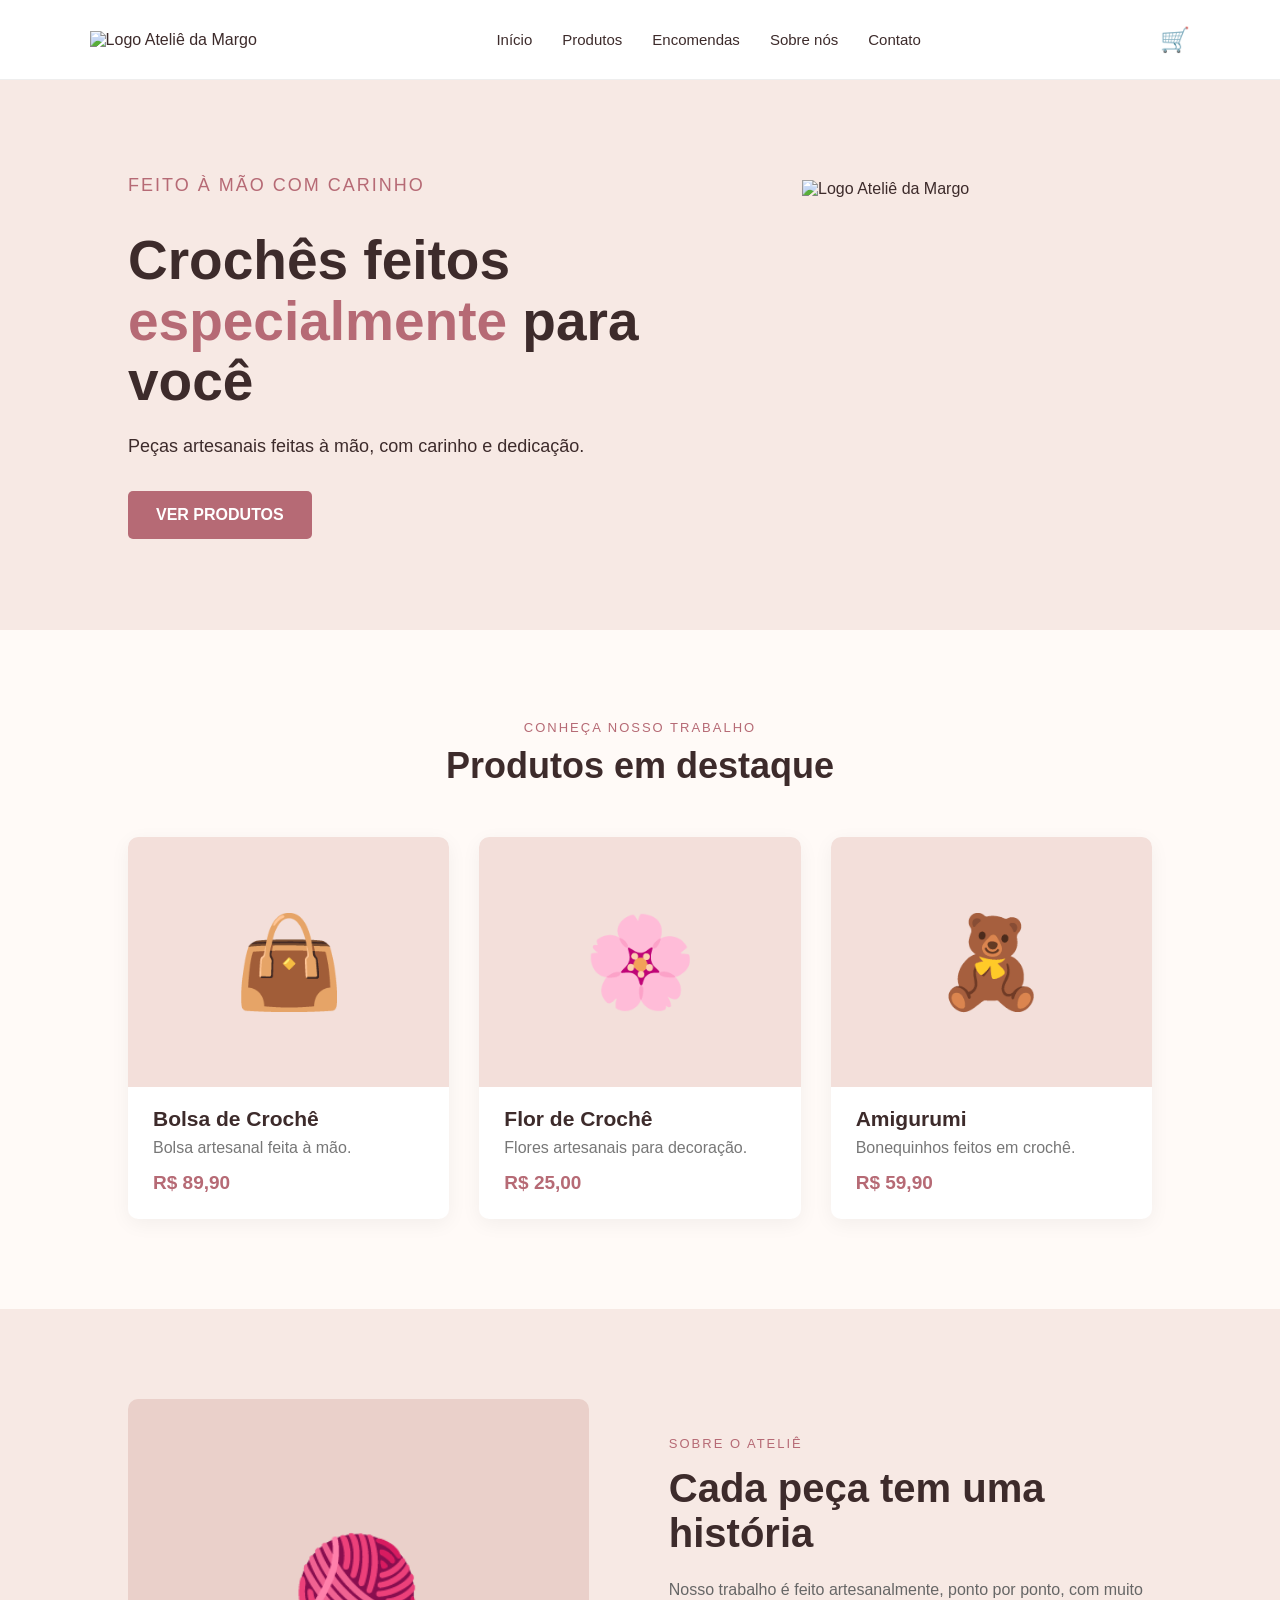
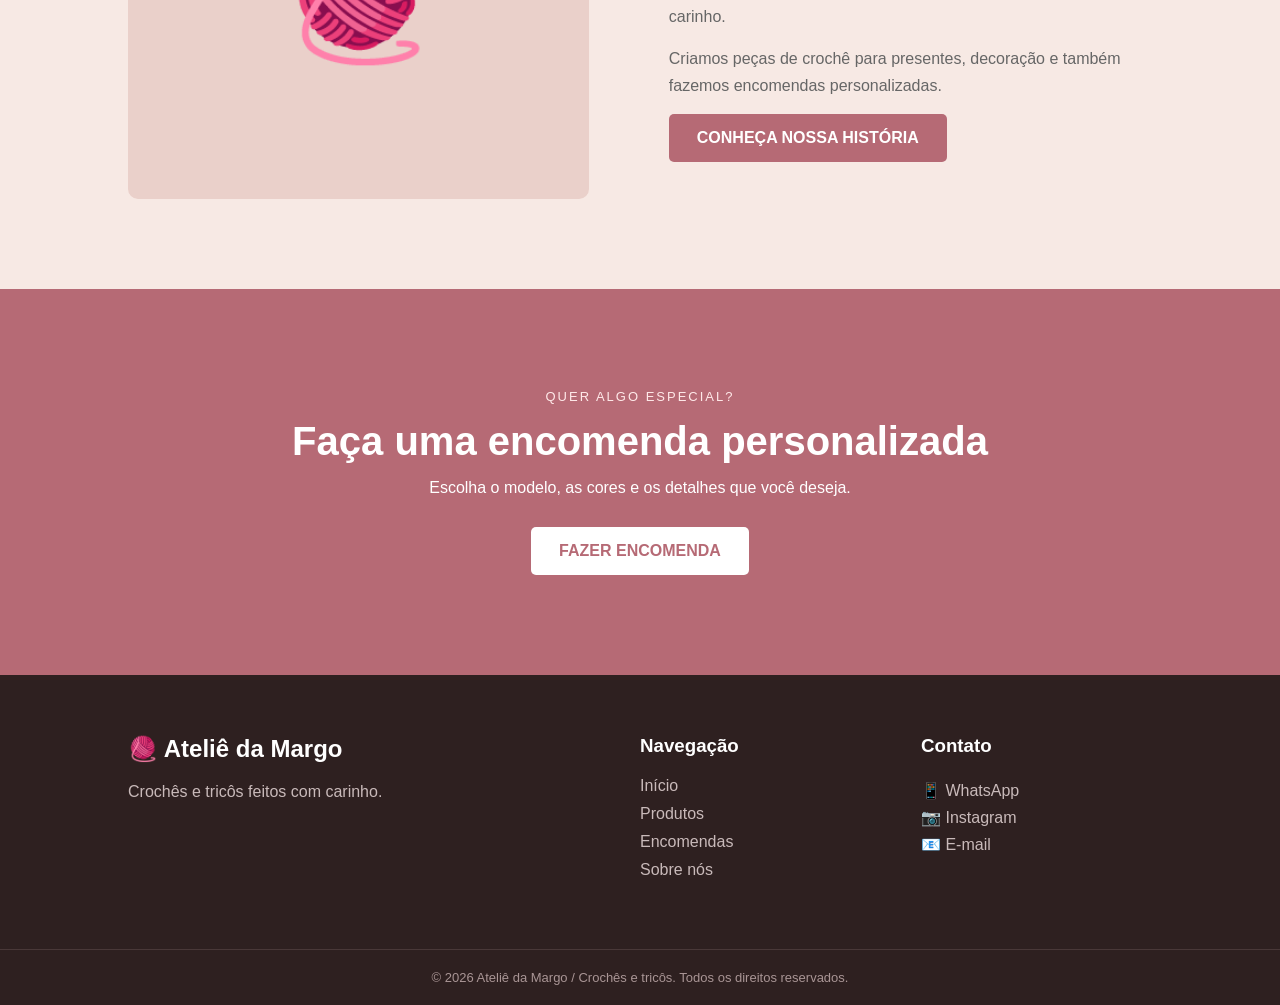
==== index.html @ 92b32fc3 "Nome Index" ====
<!DOCTYPE html>
<html lang="pt-BR">

<head>
    <meta charset="UTF-8">
    <meta name="viewport" content="width=device-width, initial-scale=1.0">

    <title>Ateliê da Margo | Crochês e tricôs</title>

    <link rel="stylesheet" href="css/e-commercy.css">
</head>

<body>
    <header>
        <div class="logo">
            <img src="img/atelie_da_margo.png" alt="Logo Ateliê da Margo">
        </div>

        <nav>
            <ul>
                <li><a href="index.html">Início</a></li>
                <li><a href="#">Produtos</a></li>
                <li><a href="#">Encomendas</a></li>
                <li><a href="#">Sobre nós</a></li>
                <li><a href="#">Contato</a></li>
            </ul>
        </nav>

        <div class="carrinho">🛒</div>
    </header>

    <main>
        <section class="hero">
            <div class="hero-texto">
                <p class="subtitulo">FEITO À MÃO COM CARINHO</p>

                <h2>
                    Crochês feitos
                    <span>especialmente</span>
                    para você
                </h2>

                <p>
                    Peças artesanais feitas à mão,
                    com carinho e dedicação.
                </p>

                <a href="#" class="botao">VER PRODUTOS</a>
            </div>

            <div class="hero-imagem">
                <img src="img/atelie_da_margo.png" alt="Logo Ateliê da Margo">
            </div>
        </section>

        <section class="destaques">
            <div class="titulo-secao">
                <p>CONHEÇA NOSSO TRABALHO</p>
                <h2>Produtos em destaque</h2>
            </div>

            <div class="produtos">
                <article class="produto">
                    <div class="produto-imagem">👜</div>
                    <h3>Bolsa de Crochê</h3>
                    <p>Bolsa artesanal feita à mão.</p>
                    <strong>R$ 89,90</strong>
                </article>

                <article class="produto">
                    <div class="produto-imagem">🌸</div>
                    <h3>Flor de Crochê</h3>
                    <p>Flores artesanais para decoração.</p>
                    <strong>R$ 25,00</strong>
                </article>

                <article class="produto">
                    <div class="produto-imagem">🧸</div>
                    <h3>Amigurumi</h3>
                    <p>Bonequinhos feitos em crochê.</p>
                    <strong>R$ 59,90</strong>
                </article>
            </div>
        </section>

        <section class="sobre">
            <div class="sobre-imagem">🧶</div>

            <div class="sobre-texto">
                <p class="subtitulo">SOBRE O ATELIÊ</p>

                <h2>Cada peça tem uma história</h2>

                <p>
                    Nosso trabalho é feito artesanalmente,
                    ponto por ponto, com muito carinho.
                </p>

                <p>
                    Criamos peças de crochê para presentes,
                    decoração e também fazemos encomendas
                    personalizadas.
                </p>

                <a href="#" class="botao">CONHEÇA NOSSA HISTÓRIA</a>
            </div>
        </section>

        <section class="encomenda">
            <div>
                <p class="subtitulo">QUER ALGO ESPECIAL?</p>

                <h2>Faça uma encomenda personalizada</h2>

                <p>
                    Escolha o modelo, as cores e os detalhes
                    que você deseja.
                </p>

                <a href="#" class="botao">FAZER ENCOMENDA</a>
            </div>
        </section>
    </main>

    <footer>
        <div class="footer-conteudo">
            <div>
                <h2>🧶 Ateliê da Margo</h2>
                <p>Crochês e tricôs feitos com carinho.</p>
            </div>

            <div>
                <h3>Navegação</h3>
                <a href="#">Início</a>
                <a href="#">Produtos</a>
                <a href="#">Encomendas</a>
                <a href="#">Sobre nós</a>
            </div>

            <div>
                <h3>Contato</h3>
                <p>📱 WhatsApp</p>
                <p>📷 Instagram</p>
                <p>📧 E-mail</p>
            </div>
        </div>

        <div class="copyright">
            <p>© 2026 Ateliê da Margo / Crochês e tricôs. Todos os direitos reservados.</p>
        </div>
    </footer>

    <script src="js/script.js"></script>
</body>
</html>
---- css/e-commercy.css ----
* {
    margin: 0;
    padding: 0;
    box-sizing: border-box;
}

body {
    font-family: Arial, sans-serif;
    color: #3d2b2b;
    background-color: #fffaf7;
}

a {
    text-decoration: none;
    color: inherit;
}

header {
    width: 100%;
    height: 80px;
    display: flex;
    align-items: center;
    justify-content: space-between;
    padding: 0 7%;
    background-color: white;
    border-bottom: 1px solid #eee;
}

.logo img {
    width: 80px;
    height: 90px;
    object-fit: contain;
}

nav ul {
    display: flex;
    gap: 30px;
    list-style: none;
}

nav a {
    font-size: 15px;
    transition: 0.3s;
}

nav a:hover {
    color: #b66a75;
}

.carrinho {
    font-size: 24px;
    cursor: pointer;
}

.hero {
    min-height: 550px;
    display: flex;
    align-items: center;
    justify-content: space-between;
    padding: 70px 10%;
    background-color: #f7e9e4;
}

.hero-texto {
    max-width: 550px;
}

.subtitulo {
    font-size: 13px;
    letter-spacing: 2px;
    color: #b66a75;
    margin-bottom: 15px;
}

.hero h2 {
    font-size: 55px;
    line-height: 1.1;
    margin-bottom: 20px;
}

.hero h2 span {
    color: #b66a75;
}

.hero p {
    font-size: 18px;
    line-height: 1.6;
    margin-bottom: 30px;
}

.botao {
    display: inline-block;
    padding: 15px 28px;
    background-color: #b66a75;
    color: white;
    border-radius: 5px;
    font-weight: bold;
    transition: 0.3s;
}

.botao:hover {
    background-color: #8f4f59;
}

.hero-imagem {
    width: 350px;
    height: 350px;
    display: flex;
    align-items: center;
    justify-content: center;
}

.hero-imagem img {
    width: 100%;
    height: 100%;
    object-fit: contain;
}

.destaques {
    padding: 90px 10%;
}

.titulo-secao {
    text-align: center;
    margin-bottom: 50px;
}

.titulo-secao p {
    color: #b66a75;
    font-size: 13px;
    letter-spacing: 2px;
}

.titulo-secao h2 {
    font-size: 36px;
    margin-top: 10px;
}

.produtos {
    display: grid;
    grid-template-columns: repeat(3, 1fr);
    gap: 30px;
}

.produto {
    background-color: white;
    padding-bottom: 25px;
    border-radius: 10px;
    overflow: hidden;
    box-shadow: 0 5px 20px rgba(0,0,0,0.05);
    transition: 0.3s;
}

.produto:hover {
    transform: translateY(-5px);
}

.produto-imagem {
    height: 250px;
    display: flex;
    align-items: center;
    justify-content: center;
    background-color: #f3dfda;
    font-size: 90px;
}

.produto h3,
.produto p,
.produto strong {
    margin-left: 25px;
    margin-right: 25px;
}

.produto h3 {
    margin-top: 20px;
    font-size: 21px;
}

.produto p {
    margin-top: 8px;
    margin-bottom: 15px;
    color: #777;
}

.produto strong {
    color: #b66a75;
    font-size: 19px;
}

.sobre {
    padding: 90px 10%;
    display: flex;
    align-items: center;
    gap: 80px;
    background-color: #f7e9e4;
}

.sobre-imagem {
    width: 45%;
    height: 400px;
    display: flex;
    align-items: center;
    justify-content: center;
    background-color: #ead0ca;
    border-radius: 10px;
    font-size: 120px;
}

.sobre-texto {
    flex: 1;
}

.sobre-texto h2 {
    font-size: 40px;
    margin-bottom: 20px;
}

.sobre-texto p:not(.subtitulo) {
    color: #666;
    line-height: 1.7;
    margin-bottom: 15px;
}

.encomenda {
    padding: 100px 10%;
    text-align: center;
    background-color: #b66a75;
    color: white;
}

.encomenda .subtitulo {
    color: #ffe9e9;
}

.encomenda h2 {
    font-size: 40px;
    margin-bottom: 15px;
}

.encomenda p:not(.subtitulo) {
    margin-bottom: 30px;
}

.encomenda .botao {
    background-color: white;
    color: #b66a75;
}

footer {
    background-color: #2e2020;
    color: white;
}

.footer-conteudo {
    padding: 60px 10%;
    display: grid;
    grid-template-columns: 2fr 1fr 1fr;
    gap: 50px;
}

.footer-conteudo h2 {
    margin-bottom: 15px;
}

.footer-conteudo h3 {
    margin-bottom: 20px;
}

.footer-conteudo p {
    color: #c9baba;
    line-height: 1.7;
}

.footer-conteudo a {
    display: block;
    color: #c9baba;
    margin-bottom: 10px;
}

.footer-conteudo a:hover {
    color: white;
}

.copyright {
    padding: 20px 10%;
    border-top: 1px solid #493838;
    text-align: center;
}

.copyright p {
    color: #a99595;
    font-size: 13px;
}

@media (max-width: 800px) {
    header {
        height: auto;
        padding: 20px;
        flex-wrap: wrap;
        gap: 20px;
    }

    nav {
        order: 3;
        width: 100%;
    }

    nav ul {
        justify-content: center;
        gap: 15px;
        flex-wrap: wrap;
    }

    .hero {
        flex-direction: column;
        text-align: center;
        gap: 50px;
        padding: 60px 20px;
    }

    .hero h2 {
        font-size: 40px;
    }

    .hero-imagem {
        width: 250px;
        height: 250px;
    }

    .produtos {
        grid-template-columns: 1fr;
    }

    .sobre {
        flex-direction: column;
        padding: 60px 20px;
        gap: 40px;
    }

    .sobre-imagem {
        width: 100%;
        height: 300px;
    }

    .sobre-texto {
        text-align: center;
    }

    .footer-conteudo {
        grid-template-columns: 1fr;
        text-align: center;
    }
}
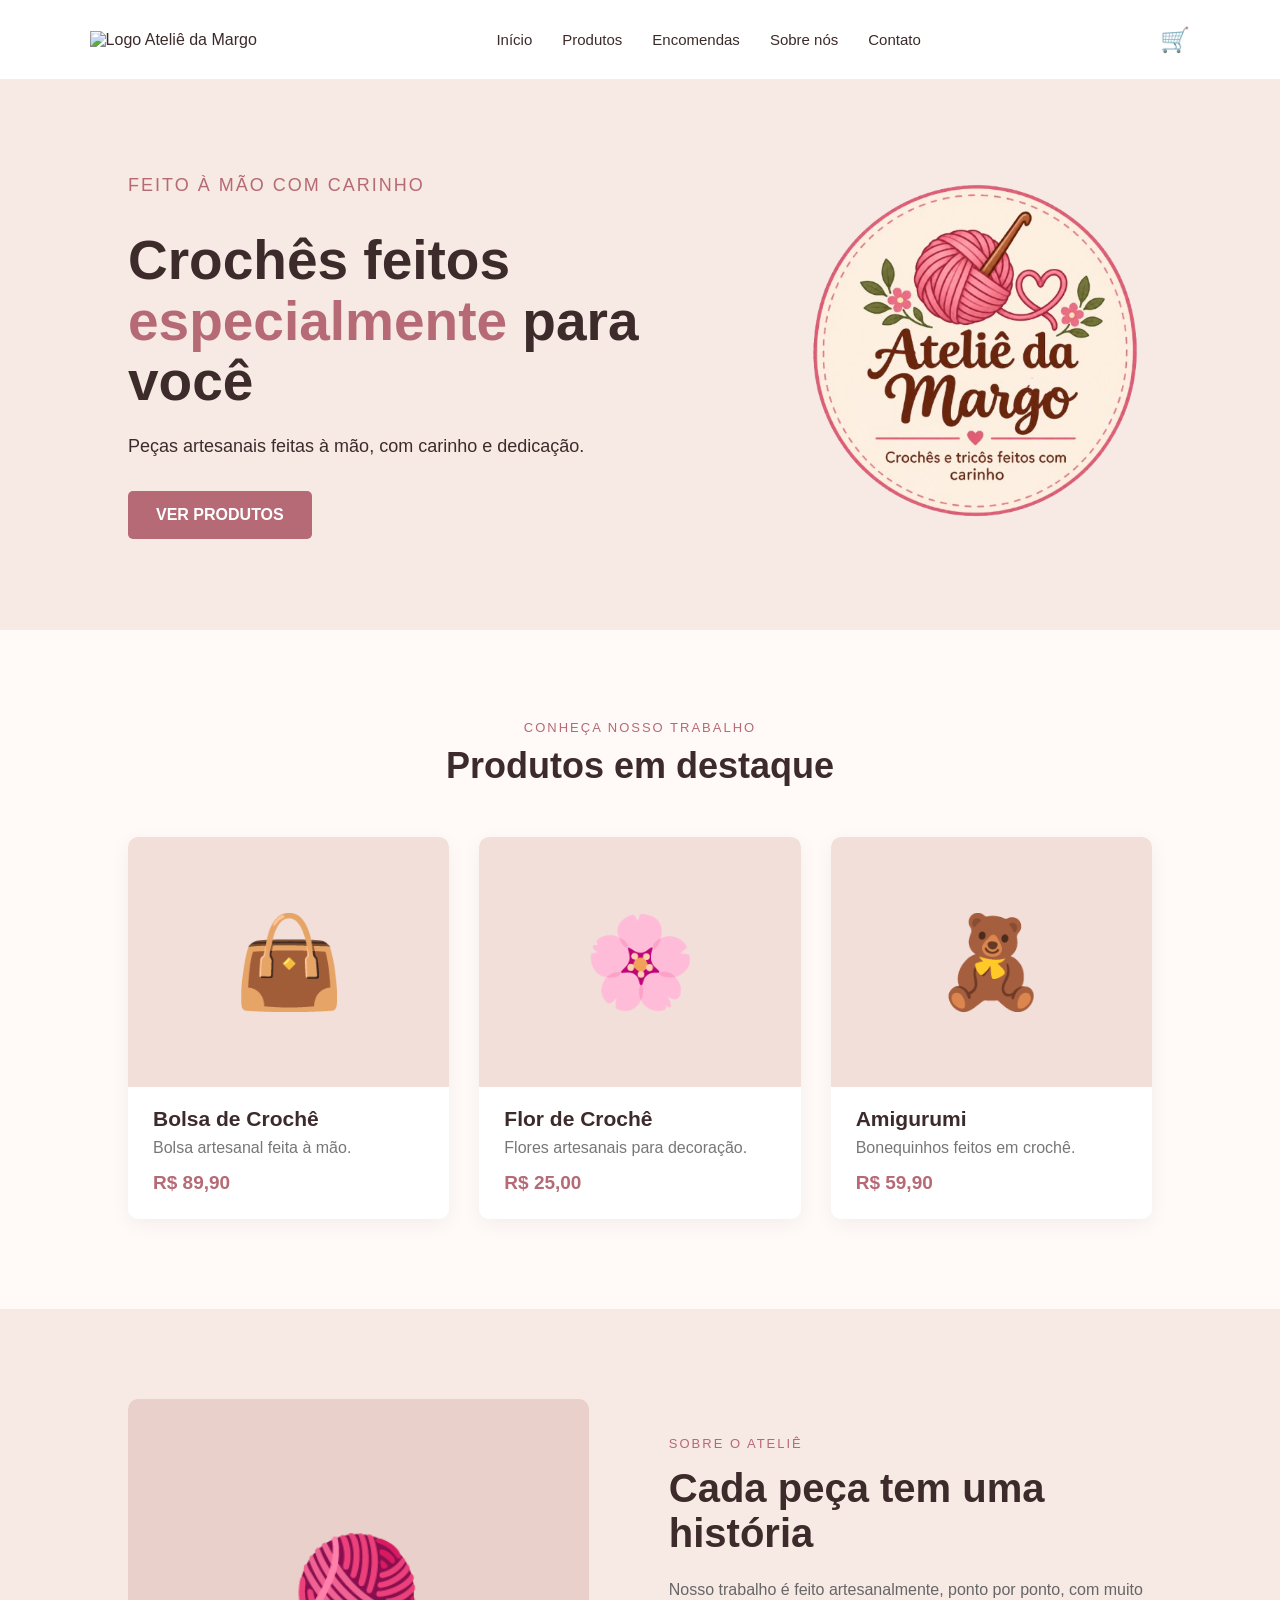
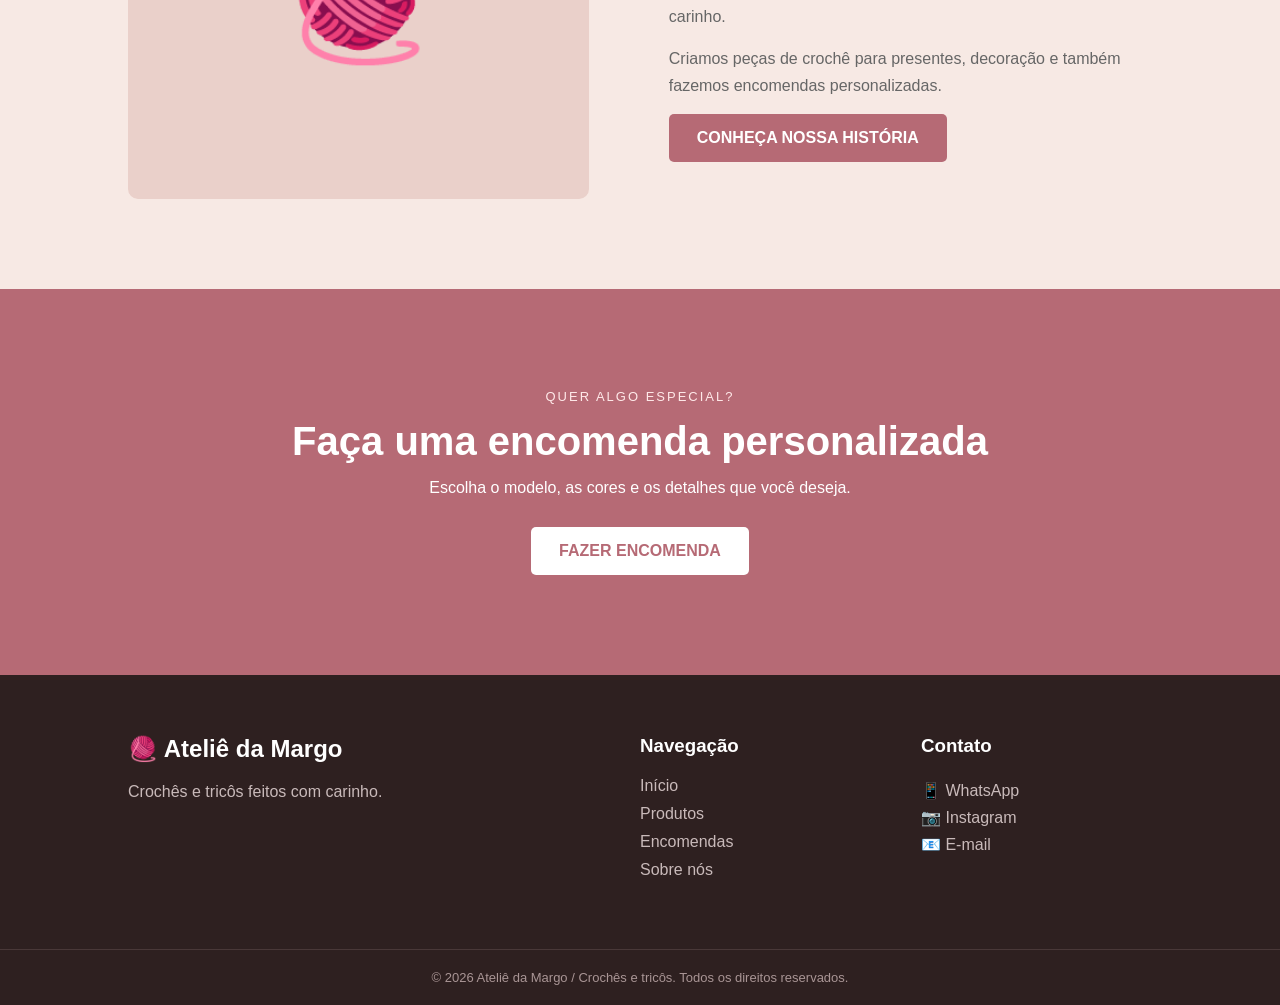
==== commit 1732ae2b: "Nome Index1" ====
--- a/index.html
+++ b/index.html
@@ -49,7 +49,7 @@
             </div>
 
             <div class="hero-imagem">
-                <img src="img/atelie_da_margo.png" alt="Logo Ateliê da Margo">
+                <img src="img/atelie_da_margo-removebg-preview.png" alt="Logo Ateliê da Margo">
             </div>
         </section>
 
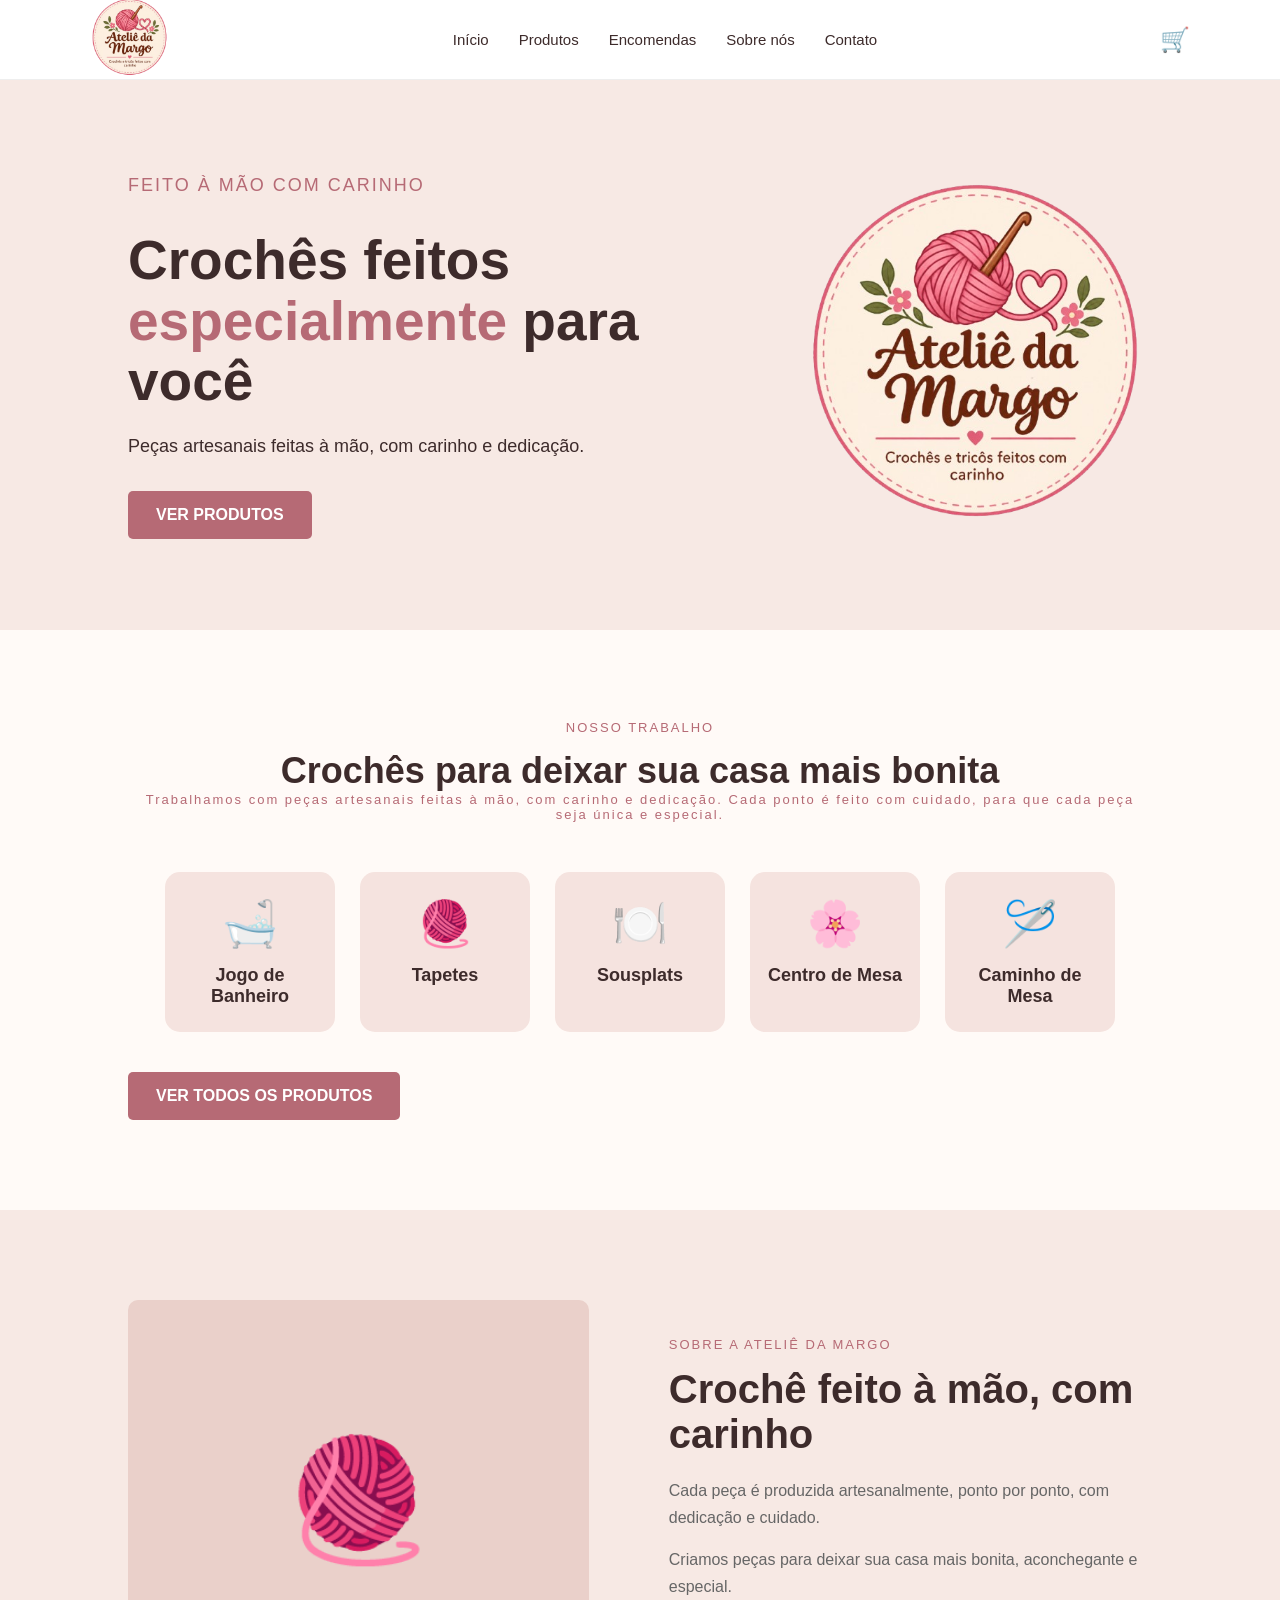
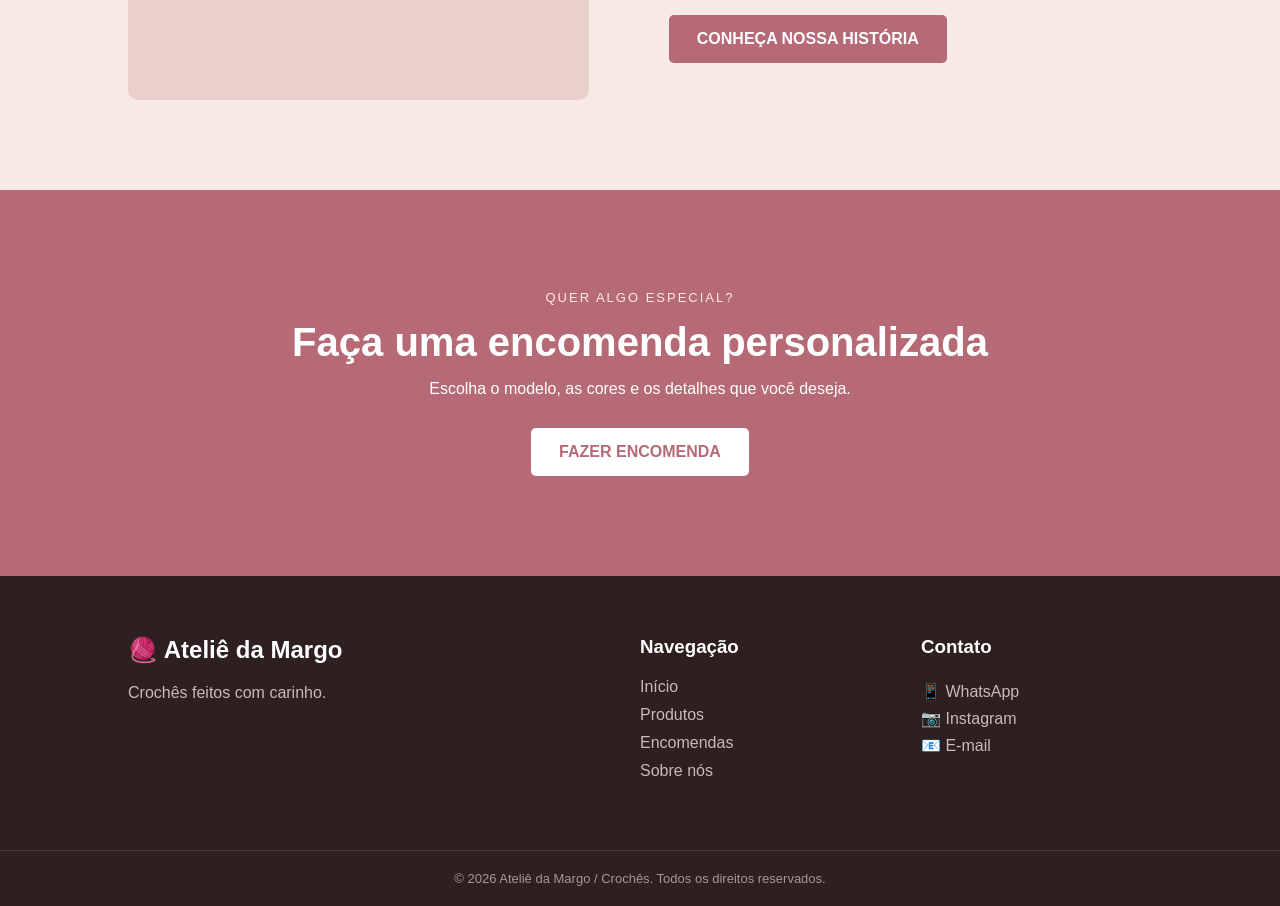
==== commit 542d7d42: "atualização" ====
--- a/index.html
+++ b/index.html
@@ -13,13 +13,13 @@
 <body>
     <header>
         <div class="logo">
-            <img src="img/atelie_da_margo.png" alt="Logo Ateliê da Margo">
+            <img src="img/atelie_da_margo-removebg-preview.png" alt="Logo Ateliê da Margo">
         </div>
 
         <nav>
             <ul>
                 <li><a href="index.html">Início</a></li>
-                <li><a href="#">Produtos</a></li>
+                <li><a href="produtos.html">Produtos</a></li>
                 <li><a href="#">Encomendas</a></li>
                 <li><a href="#">Sobre nós</a></li>
                 <li><a href="#">Contato</a></li>
@@ -53,58 +53,93 @@
             </div>
         </section>
 
-        <section class="destaques">
-            <div class="titulo-secao">
-                <p>CONHEÇA NOSSO TRABALHO</p>
-                <h2>Produtos em destaque</h2>
-            </div>
+<section class="destaques">
 
-            <div class="produtos">
-                <article class="produto">
-                    <div class="produto-imagem">👜</div>
-                    <h3>Bolsa de Crochê</h3>
-                    <p>Bolsa artesanal feita à mão.</p>
-                    <strong>R$ 89,90</strong>
-                </article>
+    <div class="titulo-secao">
 
-                <article class="produto">
-                    <div class="produto-imagem">🌸</div>
-                    <h3>Flor de Crochê</h3>
-                    <p>Flores artesanais para decoração.</p>
-                    <strong>R$ 25,00</strong>
-                </article>
+        <p class="subtitulo">
+            NOSSO TRABALHO
+        </p>
 
-                <article class="produto">
-                    <div class="produto-imagem">🧸</div>
-                    <h3>Amigurumi</h3>
-                    <p>Bonequinhos feitos em crochê.</p>
-                    <strong>R$ 59,90</strong>
-                </article>
-            </div>
-        </section>
+        <h2>
+            Crochês para deixar sua casa mais bonita
+        </h2>
 
+        <p class="descricao">
+            Trabalhamos com peças artesanais feitas à mão, com carinho e dedicação. Cada ponto é feito com cuidado, para que cada peça seja única e especial.
+        </p>
+
+    </div>
+
+
+    <div class="categorias">
+
+        <div class="categoria">
+            <span>🛁</span>
+            <h3>Jogo de Banheiro</h3>
+        </div>
+
+        <div class="categoria">
+            <span>🧶</span>
+            <h3>Tapetes</h3>
+        </div>
+
+        <div class="categoria">
+            <span>🍽️</span>
+            <h3>Sousplats</h3>
+        </div>
+
+        <div class="categoria">
+            <span>🌸</span>
+            <h3>Centro de Mesa</h3>
+        </div>
+
+        <div class="categoria">
+            <span>🪡</span>
+            <h3>Caminho de Mesa</h3>
+        </div>
+
+    </div>
+
+
+    <a href="produtos.html" class="botao">
+        VER TODOS OS PRODUTOS
+    </a>
+
+</section>
         <section class="sobre">
-            <div class="sobre-imagem">🧶</div>
 
-            <div class="sobre-texto">
-                <p class="subtitulo">SOBRE O ATELIÊ</p>
+    <div class="sobre-imagem">
+        🧶
+    </div>
 
-                <h2>Cada peça tem uma história</h2>
+    <div class="sobre-texto">
 
-                <p>
-                    Nosso trabalho é feito artesanalmente,
-                    ponto por ponto, com muito carinho.
-                </p>
+        <p class="subtitulo">
+            SOBRE A ATELIÊ DA MARGO
+        </p>
 
-                <p>
-                    Criamos peças de crochê para presentes,
-                    decoração e também fazemos encomendas
-                    personalizadas.
-                </p>
+        <h2>
+            Crochê feito à mão, com carinho
+        </h2>
 
-                <a href="#" class="botao">CONHEÇA NOSSA HISTÓRIA</a>
-            </div>
-        </section>
+        <p>
+            Cada peça é produzida artesanalmente,
+            ponto por ponto, com dedicação e cuidado.
+        </p>
+
+        <p>
+            Criamos peças para deixar sua casa mais
+            bonita, aconchegante e especial.
+        </p>
+
+        <a href="#" class="botao">
+            CONHEÇA NOSSA HISTÓRIA
+        </a>
+
+    </div>
+
+</section>
 
         <section class="encomenda">
             <div>
@@ -126,13 +161,13 @@
         <div class="footer-conteudo">
             <div>
                 <h2>🧶 Ateliê da Margo</h2>
-                <p>Crochês e tricôs feitos com carinho.</p>
+                <p>Crochês feitos com carinho.</p>
             </div>
 
             <div>
                 <h3>Navegação</h3>
-                <a href="#">Início</a>
-                <a href="#">Produtos</a>
+                <a href="index.html">Início</a>
+                <a href="produtos.html">Produtos</a>
                 <a href="#">Encomendas</a>
                 <a href="#">Sobre nós</a>
             </div>
@@ -146,7 +181,7 @@
         </div>
 
         <div class="copyright">
-            <p>© 2026 Ateliê da Margo / Crochês e tricôs. Todos os direitos reservados.</p>
+            <p>© 2026 Ateliê da Margo / Crochês. Todos os direitos reservados.</p>
         </div>
     </footer>
 
--- a/css/e-commercy.css
+++ b/css/e-commercy.css
@@ -351,3 +351,89 @@
         text-align: center;
     }
 }
+.categorias {
+    display: flex;
+    justify-content: center;
+    gap: 25px;
+    margin: 50px 0 40px;
+    flex-wrap: wrap;
+}
+
+.categoria {
+    width: 170px;
+    padding: 25px 15px;
+    text-align: center;
+    background-color: #f5e3df;
+    border-radius: 15px;
+}
+
+.categoria span {
+    display: block;
+    font-size: 45px;
+    margin-bottom: 15px;
+}
+
+.categoria h3 {
+    margin: 0;
+    font-size: 18px;
+}
+
+.pagina-produtos {
+    text-align: center;
+    padding: 80px 20px;
+}
+
+.pagina-produtos h1 {
+    font-size: 42px;
+    margin: 15px 0
+}
+
+.categoria-produto {
+    display: flex;
+    align-items: center;
+    justify-content: space-between;
+    gap: 70px;
+
+    padding: 80px 10%;
+
+    background-color: #f8ebe7;
+}
+
+.categoria-produto:nth-child(even) {
+    background-color: #fffaf8;
+}
+
+.categoria-texto {
+    flex: 1;
+}
+
+.categoria-texto h2 {
+    font-size: 36px;
+    margin: 15px 0;
+}
+
+.categoria-texto p {
+    font-size: 17px;
+    line-height: 1.7;
+    margin-bottom: 20px;
+}
+
+.categoria-imagem {
+    flex: 1;
+    display: flex;
+    justify-content: center;
+}
+
+.categoria-imagem img {
+    width: 100%;
+    max-width: 450px;
+    height: 350px;
+
+    object-fit: cover;
+
+    border-radius: 20px;
+}
+
+.categoria-produto.invertido {
+    flex-direction: row-reverse;
+}
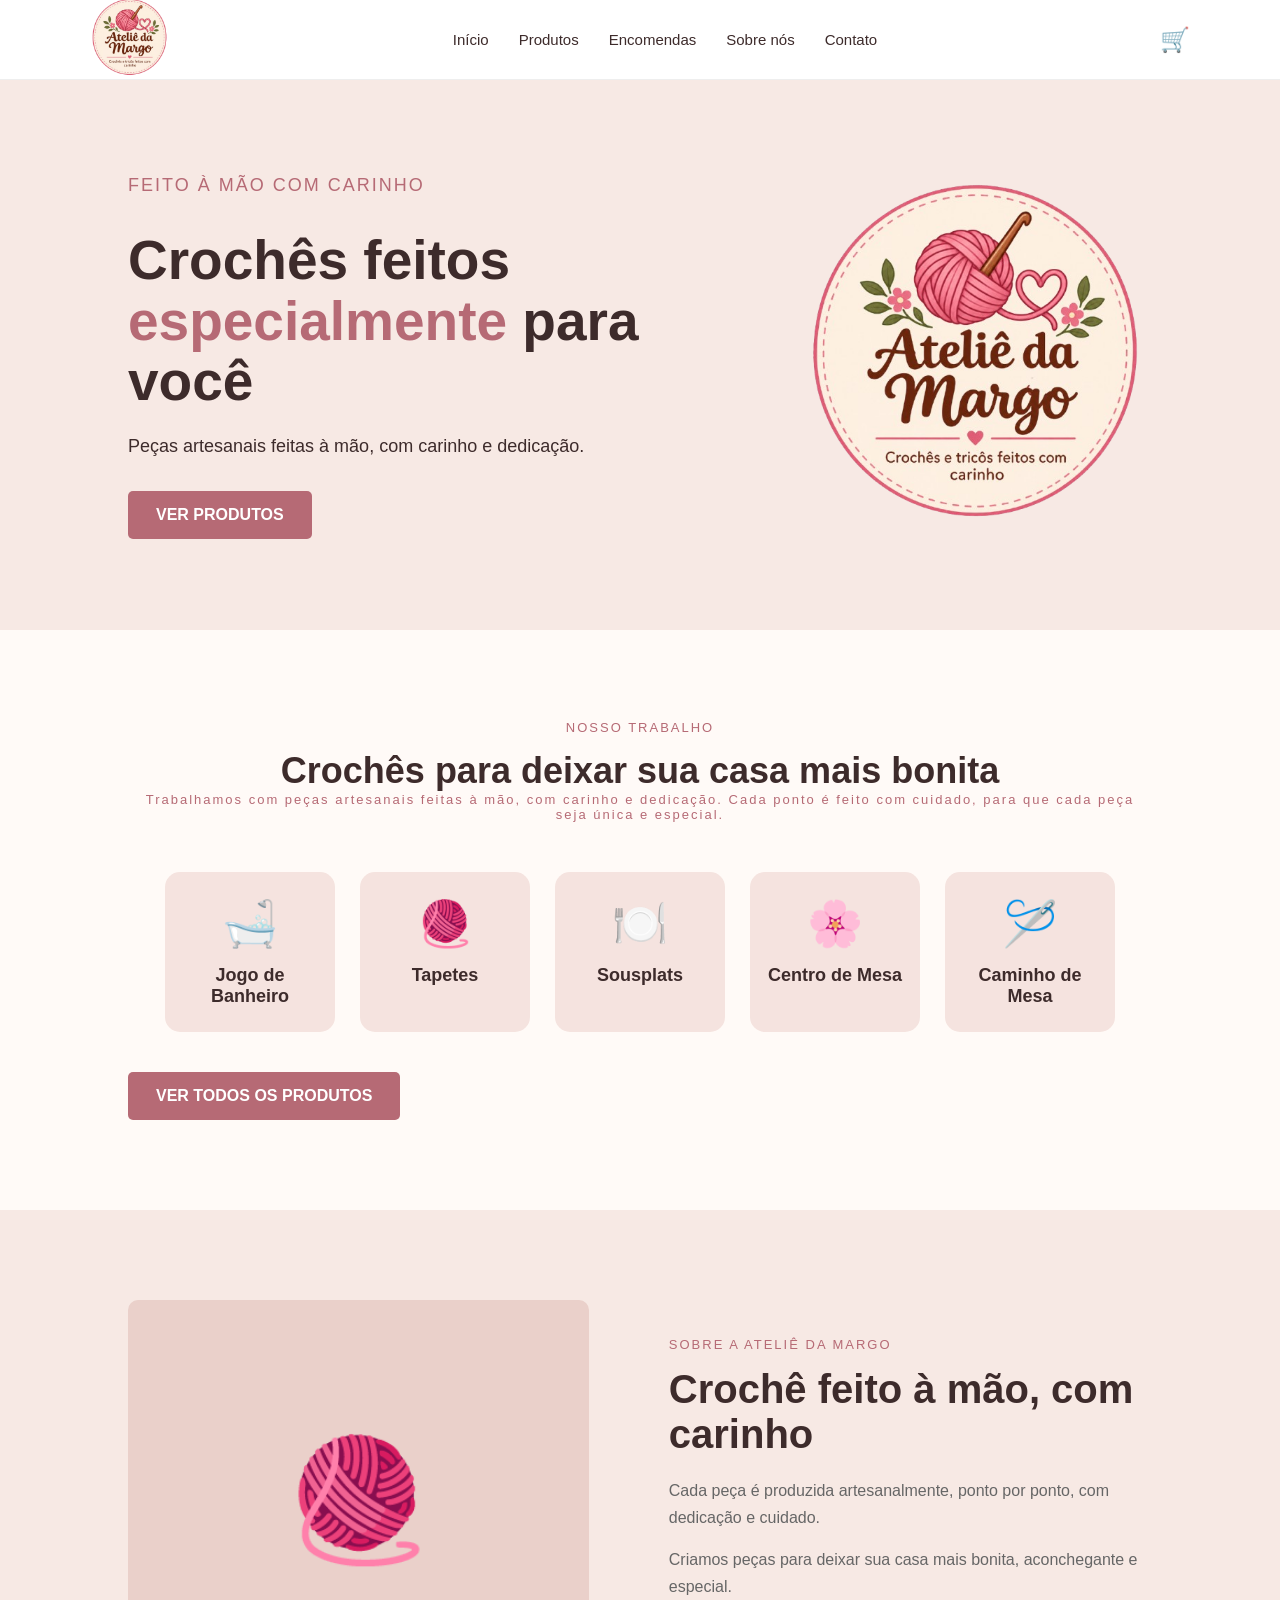
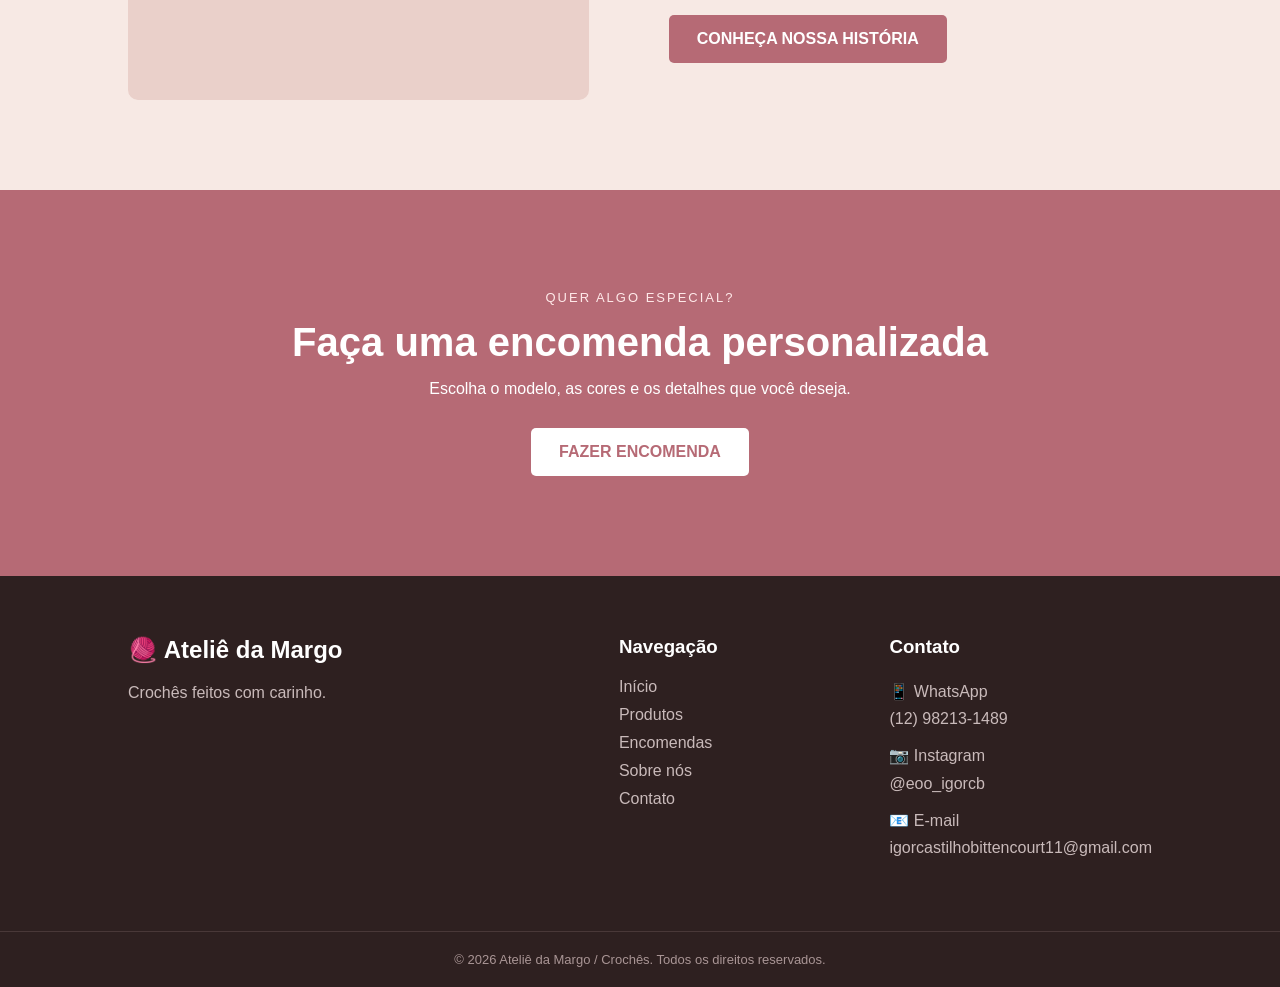
==== commit 23f3fa4b: "atualização 2" ====
--- a/index.html
+++ b/index.html
@@ -20,9 +20,9 @@
             <ul>
                 <li><a href="index.html">Início</a></li>
                 <li><a href="produtos.html">Produtos</a></li>
-                <li><a href="#">Encomendas</a></li>
-                <li><a href="#">Sobre nós</a></li>
-                <li><a href="#">Contato</a></li>
+                <li><a href="encomendas.html">Encomendas</a></li>
+                <li><a href="sobre.html">Sobre nós</a></li>
+                <li><a href="contatos.html">Contato</a></li>
             </ul>
         </nav>
 
@@ -152,7 +152,7 @@
                     que você deseja.
                 </p>
 
-                <a href="#" class="botao">FAZER ENCOMENDA</a>
+                <a href="encomendas.html" class="botao">FAZER ENCOMENDA</a>
             </div>
         </section>
     </main>
@@ -168,15 +168,16 @@
                 <h3>Navegação</h3>
                 <a href="index.html">Início</a>
                 <a href="produtos.html">Produtos</a>
-                <a href="#">Encomendas</a>
-                <a href="#">Sobre nós</a>
+                <a href="encomendas.html">Encomendas</a>
+                <a href="sobre.html">Sobre nós</a>
+                <a href="contatos.html">Contato</a>
             </div>
 
             <div>
-                <h3>Contato</h3>
-                <p>📱 WhatsApp</p>
-                <p>📷 Instagram</p>
-                <p>📧 E-mail</p>
+                <h3>Contato</a></h3>
+                <p>📱 WhatsApp<a href="https://wa.me/5512982131489" target="_blank" rel="noopener noreferrer">(12) 98213-1489</a></p>
+                <p>📷 Instagram<a href="https://instagram.com/eoo_igorcb" target="_blank" rel="noopener noreferrer">@eoo_igorcb</a></p>
+                <p>📧 E-mail<a href="mailto:igorcastilhobittencourt11@gmail.com?subject=Interesse%20em%20encomendas&body=Olá,%20tenho%20interesse%20em%20fazer%20uma%20encomenda." target="_blank" rel="noopener noreferrer">igorcastilhobittencourt11@gmail.com</a></p>
             </div>
         </div>
 
--- a/css/e-commercy.css
+++ b/css/e-commercy.css
@@ -436,4 +436,97 @@
 
 .categoria-produto.invertido {
     flex-direction: row-reverse;
+}
+
+.botoes-envio {
+    display: flex;
+    flex-direction: column;
+    gap: 12px;
+}
+
+.botoes-envio .botao {
+    width: 100%;
+}
+
+.contato {
+    padding: 0 10% 60px;
+}
+
+.contato-cards {
+    display: flex;
+    justify-content: center;
+    gap: 25px;
+    flex-wrap: wrap;
+}
+
+.contato-card {
+    width: 250px;
+    padding: 30px 20px;
+    text-align: center;
+    background-color: #f5e3df;
+    border-radius: 15px;
+    transition: 0.3s;
+}
+
+.contato-card:hover {
+    transform: translateY(-5px);
+}
+
+.contato-card span {
+    display: block;
+    font-size: 45px;
+    margin-bottom: 15px;
+}
+
+.contato-card h3 {
+    margin-bottom: 8px;
+}
+
+.contato-card p {
+    color: #666;
+    word-break: break-word;
+}
+
+.localizacao {
+    padding: 70px 10% 90px;
+    text-align: center;
+    background-color: #f7e9e4;
+}
+
+.localizacao h2 {
+    font-size: 36px;
+    margin: 10px 0 15px;
+}
+
+.localizacao .endereco {
+    color: #666;
+    margin-bottom: 30px;
+}
+
+.mapa {
+    max-width: 900px;
+    margin: 0 auto 30px;
+    border-radius: 15px;
+    overflow: hidden;
+    box-shadow: 0 5px 20px rgba(0, 0, 0, 0.08);
+}
+
+.mapa iframe {
+    display: block;
+    width: 100%;
+    height: 400px;
+    border: 0;
+}
+
+footer > p {
+    padding: 20px;
+    text-align: center;
+    font-size: 13px;
+    color: #a99595;
+}
+
+@media (max-width: 800px) {
+    .mapa iframe {
+        height: 300px;
+    }
 }
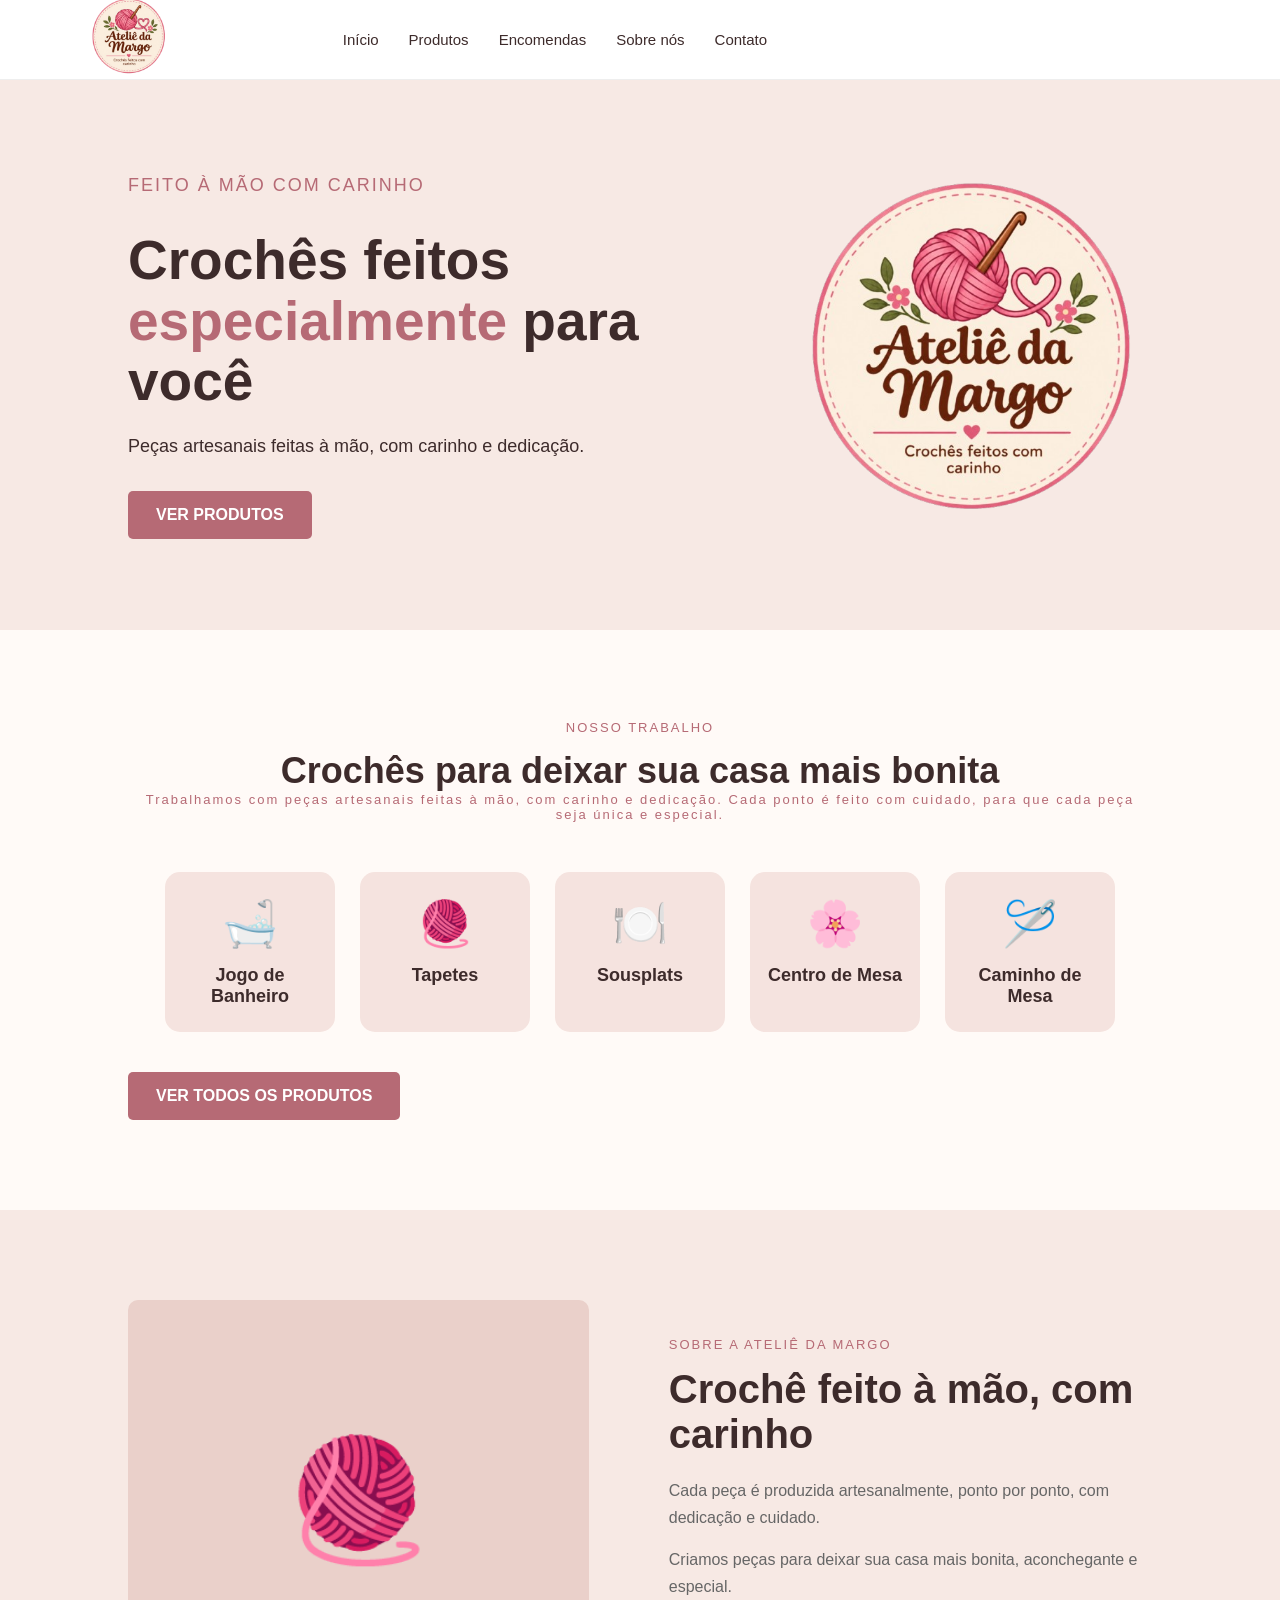
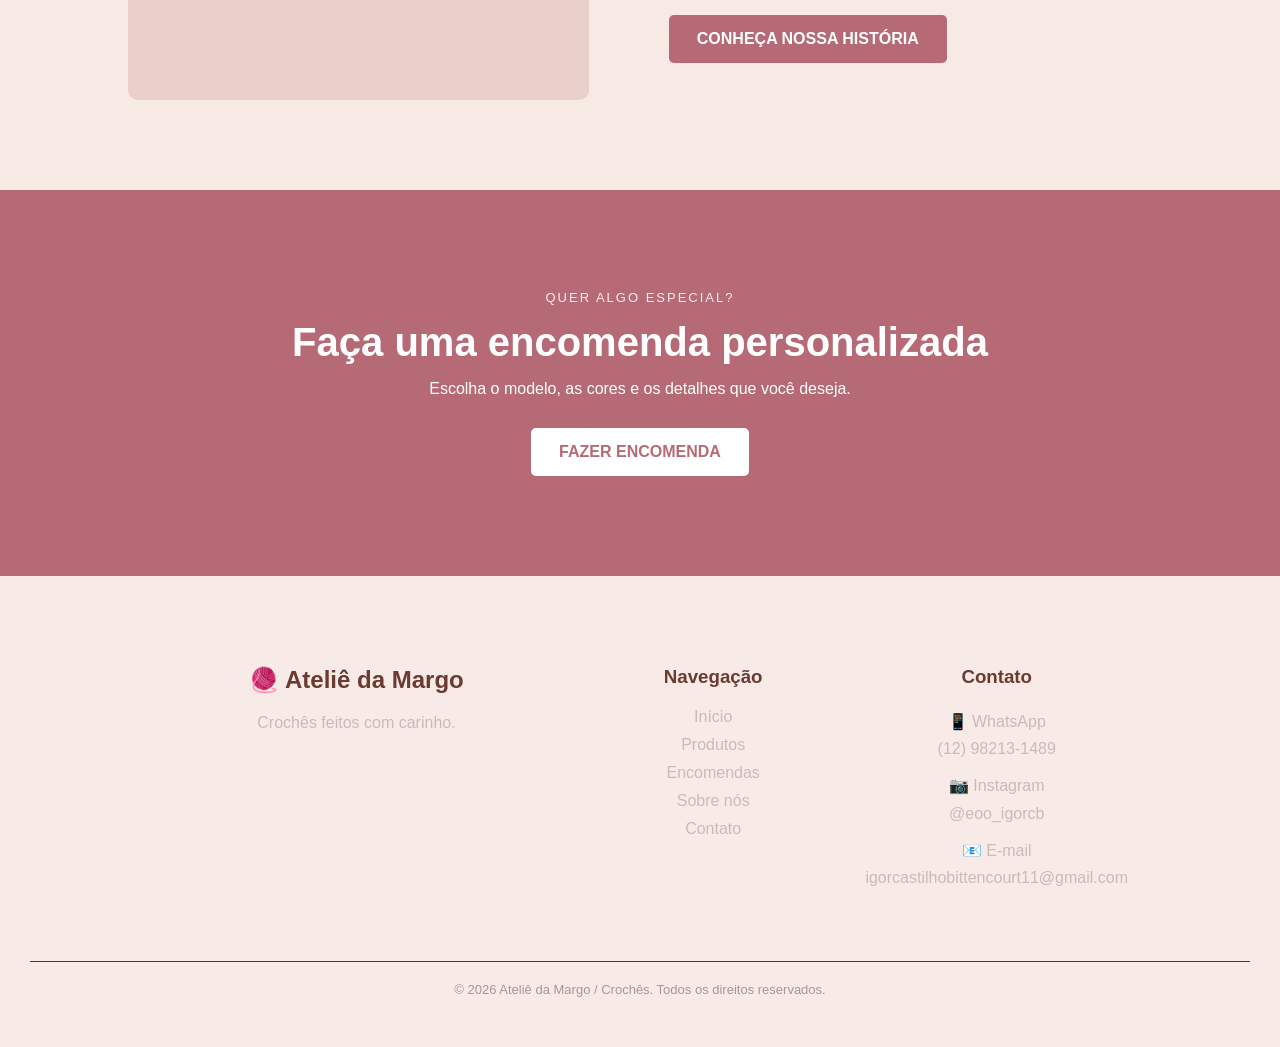
==== commit c119d833: "carrinho de compras" ====
--- a/index.html
+++ b/index.html
@@ -13,7 +13,7 @@
 <body>
     <header>
         <div class="logo">
-            <img src="img/atelie_da_margo-removebg-preview.png" alt="Logo Ateliê da Margo">
+            <img src="img/Ateliê_da_Margo_em_Crochê-removebg-preview.png" alt="Logo Ateliê da Margo">
         </div>
 
         <nav>
@@ -26,7 +26,7 @@
             </ul>
         </nav>
 
-        <div class="carrinho">🛒</div>
+        <a href="carrinho.html" class="carrinho">🛒 <span id="contador-carrinho">0</span></a>
     </header>
 
     <main>
@@ -49,7 +49,7 @@
             </div>
 
             <div class="hero-imagem">
-                <img src="img/atelie_da_margo-removebg-preview.png" alt="Logo Ateliê da Margo">
+                <img src="img/Ateliê_da_Margo_em_Crochê-removebg-preview.png" alt="Logo Ateliê da Margo">
             </div>
         </section>
 
@@ -185,7 +185,7 @@
             <p>© 2026 Ateliê da Margo / Crochês. Todos os direitos reservados.</p>
         </div>
     </footer>
-
+<script src="js/carrinho.js"></script>
     <script src="js/script.js"></script>
 </body>
 </html>
--- a/css/e-commercy.css
+++ b/css/e-commercy.css
@@ -529,4 +529,323 @@
     .mapa iframe {
         height: 300px;
     }
+}
+
+.historia-hoje {
+    padding: 90px 10%;
+    text-align: center;
+}
+
+.historia-hoje .texto-hoje {
+    max-width: 750px;
+    margin: 0 auto 35px;
+    font-size: 19px;
+    line-height: 1.8;
+    color: #666;
+}
+
+.historia-hoje .frase-final {
+    font-size: 30px;
+    font-style: italic;
+    color: #b66a75;
+}
+
+footer > p {
+    padding: 20px;
+    text-align: center;
+    font-size: 13px;
+    color: #a99595;
+}.carrinho {
+    position: relative;
+}
+
+#contador-carrinho {
+    position: absolute;
+    top: -10px;
+    right: -14px;
+    min-width: 20px;
+    height: 20px;
+    display: flex;
+    align-items: center;
+    justify-content: center;
+    background-color: #b66a75;
+    color: white;
+    font-size: 12px;
+    font-weight: bold;
+    border-radius: 50%;
+}
+
+.compra {
+    display: flex;
+    flex-wrap: wrap;
+    gap: 10px;
+    margin-bottom: 20px;
+}
+
+.compra select,
+.compra input {
+    padding: 12px;
+    border: 1px solid #e2cfc9;
+    border-radius: 5px;
+    font: inherit;
+    background-color: white;
+}
+
+.compra select {
+    flex: 1;
+    min-width: 200px;
+}
+
+.compra input {
+    width: 80px;
+}
+
+.compra .btn-adicionar {
+    border: none;
+    cursor: pointer;
+    font: inherit;
+    font-weight: bold;
+}
+
+.carrinho {
+    padding: 70px 10%;
+    min-height: 70vh;
+}
+
+.titulo-carrinho {
+    text-align: center;
+    margin-bottom: 50px;
+}
+
+.titulo-carrinho h1 {
+    font-size: 42px;
+    margin: 10px 0;
+}
+
+.carrinho-container {
+    display: flex;
+    gap: 40px;
+    align-items: flex-start;
+}
+
+
+.lista-carrinho {
+    flex: 2;
+}
+
+.item-carrinho {
+    display: flex;
+    align-items: center;
+    gap: 20px;
+
+    background-color: #fffaf8;
+
+    padding: 20px;
+    margin-bottom: 20px;
+
+    border-radius: 15px;
+
+    box-shadow: 0 3px 10px rgba(0, 0, 0, 0.08);
+}
+
+.item-carrinho img {
+    width: 120px;
+    height: 120px;
+
+    object-fit: cover;
+
+    border-radius: 12px;
+}
+
+.info-produto {
+    flex: 1;
+}
+
+.info-produto h3 {
+    margin: 0 0 10px;
+
+    font-size: 20px;
+}
+
+.info-produto p {
+    margin: 5px 0;
+
+    color: #555;
+}
+
+.quantidade {
+    display: flex;
+    align-items: center;
+    gap: 10px;
+
+    margin-top: 10px;
+}
+
+.quantidade button {
+    width: 30px;
+    height: 30px;
+
+    border: none;
+    border-radius: 6px;
+
+    background-color: #e9a6b7;
+
+    cursor: pointer;
+
+    font-size: 18px;
+}
+
+.quantidade span {
+    min-width: 25px;
+    text-align: center;
+}
+
+
+.preco-produto {
+    font-size: 18px;
+    font-weight: bold;
+}
+
+
+.remover-produto {
+    border: none;
+
+    background: transparent;
+
+    color: #a33;
+
+    cursor: pointer;
+
+    font-size: 14px;
+}
+
+.remover-produto:hover {
+    text-decoration: underline;
+}
+
+
+.carrinho-vazio {
+    text-align: center;
+
+    padding: 60px 30px;
+
+    background-color: #fffaf8;
+
+    border-radius: 20px;
+}
+
+.carrinho-vazio h2 {
+    margin-bottom: 10px;
+}
+
+.carrinho-vazio p {
+    margin-bottom: 25px;
+
+    color: #666;
+}
+
+.resumo-carrinho {
+    flex: 1;
+
+    background-color: #f8ebe7;
+
+    padding: 30px;
+
+    border-radius: 20px;
+
+    position: sticky;
+    top: 30px;
+}
+
+.resumo-carrinho h2 {
+    margin-top: 0;
+
+    margin-bottom: 25px;
+}
+
+
+.linha-resumo {
+    display: flex;
+
+    justify-content: space-between;
+
+    margin-bottom: 18px;
+
+    font-size: 16px;
+}
+
+
+.linha-resumo.total {
+    border-top: 1px solid #d8bdb7;
+
+    padding-top: 20px;
+
+    margin-top: 20px;
+
+    font-size: 22px;
+
+    font-weight: bold;
+}
+
+.botao-finalizar {
+    width: 100%;
+
+    border: none;
+
+    cursor: pointer;
+
+    margin-top: 20px;
+}
+
+
+.continuar {
+    display: block;
+
+    text-align: center;
+
+    margin-top: 20px;
+
+    color: #7d3f32;
+
+    text-decoration: none;
+}
+
+.continuar:hover {
+    text-decoration: underline;
+}
+
+
+footer {
+    text-align: center;
+
+    padding: 30px;
+
+    background-color: #f8ebe7;
+
+    color: #6b3b32;
+}
+
+@media (max-width: 800px) {
+
+    .carrinho {
+        padding: 50px 5%;
+    }
+
+    .carrinho-container {
+        flex-direction: column;
+    }
+
+    .lista-carrinho,
+    .resumo-carrinho {
+        width: 100%;
+    }
+
+    .resumo-carrinho {
+        position: static;
+    }
+
+    .item-carrinho {
+        flex-wrap: wrap;
+    }
+
 }
